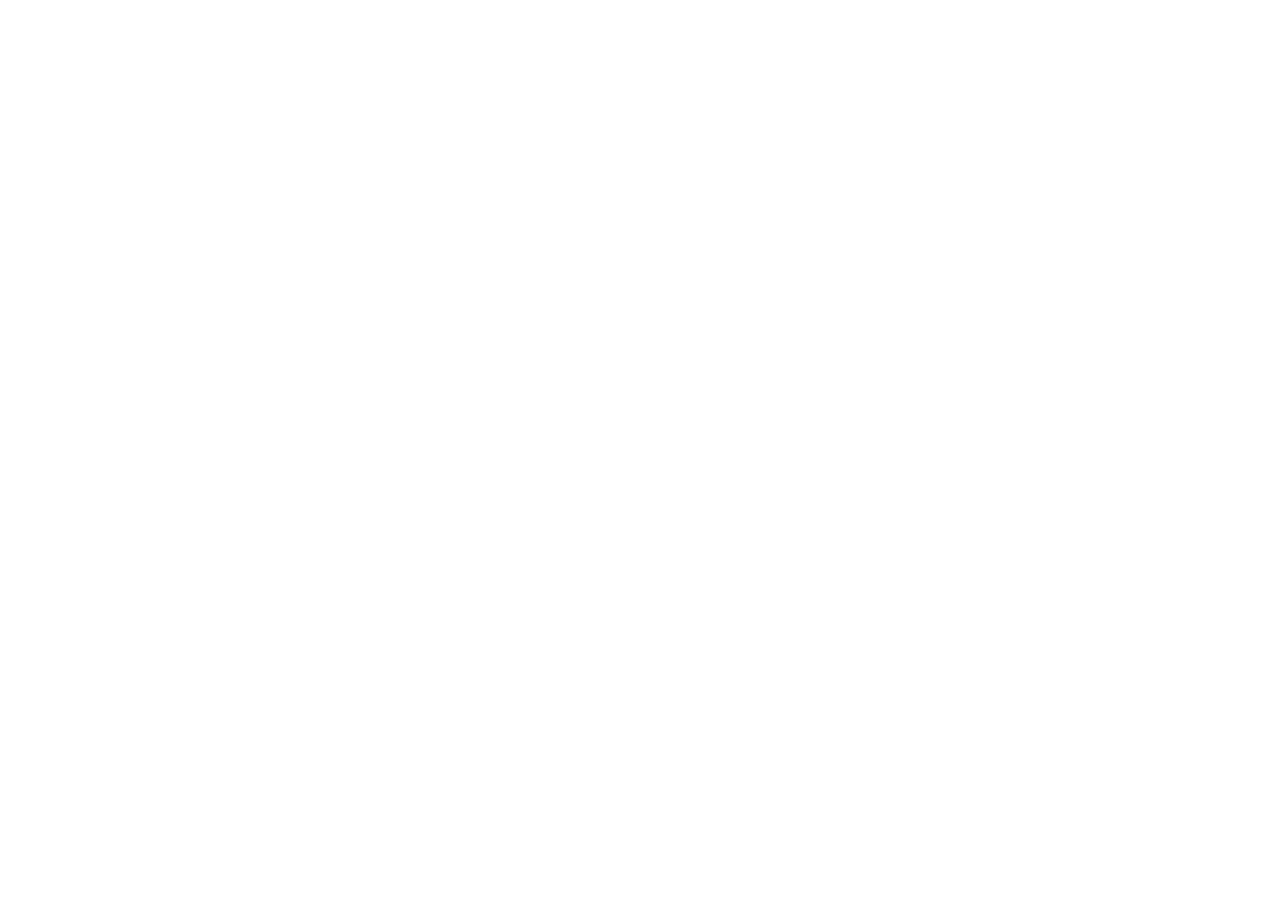
==== index.html @ 33d7eaa5 "first commit" ====
<!DOCTYPE html>
<html lang="en">
<head>
    <meta charset="UTF-8">
    <meta name="viewport" content="width=device-width, initial-scale=1.0">
    <title>ROHAN RESTRO</title>
    <link rel="stylesheet" href="./style.css">
</head>
<body>
    

</body>
</html>
---- style.css ----
*{
    padding: 0;
    margin: 0;
    box-sizing: border-box;
}
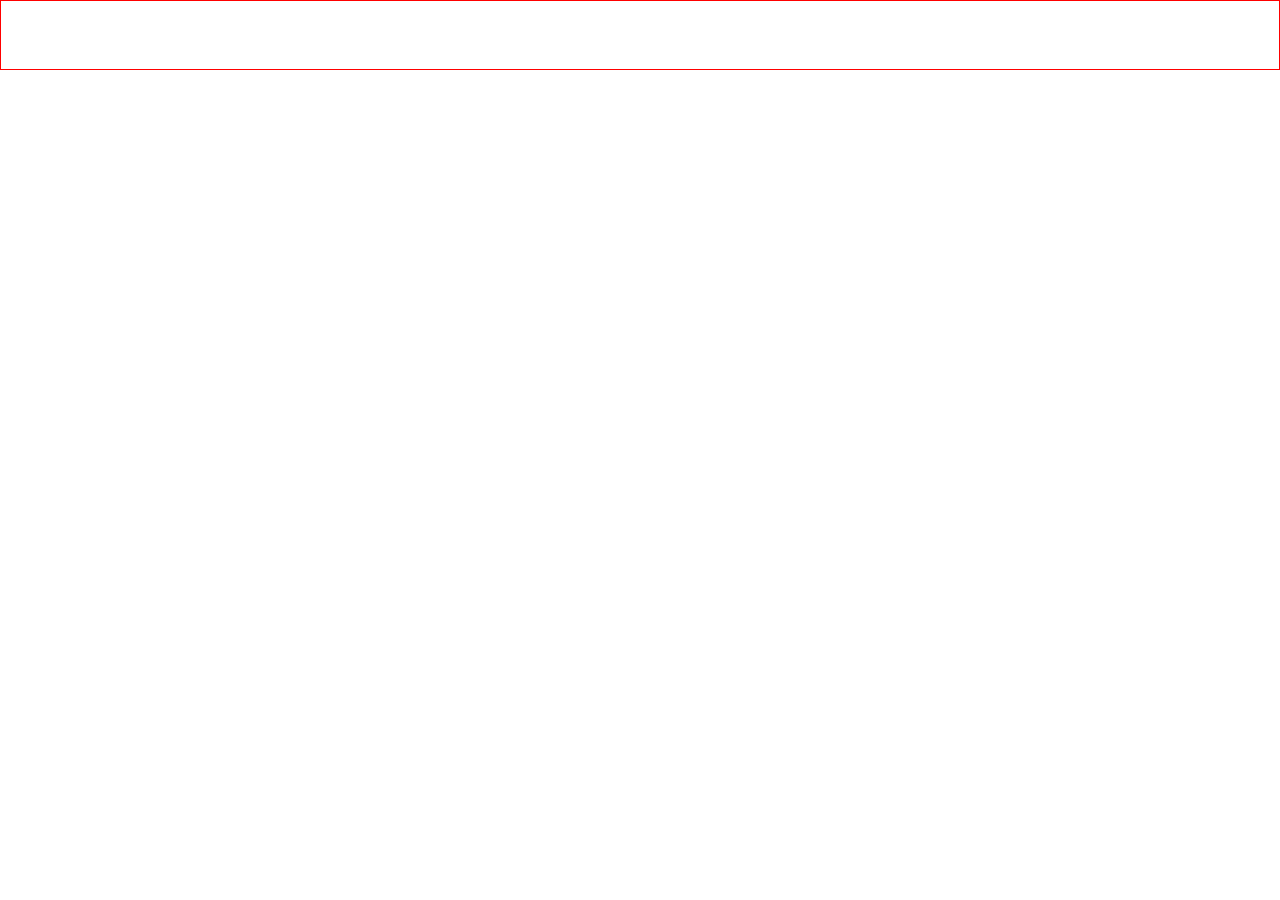
==== commit d11363e4: "add Navbar class abd Tag" ====
--- a/index.html
+++ b/index.html
@@ -7,7 +7,8 @@
     <link rel="stylesheet" href="./style.css">
 </head>
 <body>
-    
+    <nav class="Navbar">
 
+    </nav>
 </body>
 </html>
--- a/style.css
+++ b/style.css
@@ -1,6 +1,11 @@
-*{
-    padding: 0;
-    margin: 0;
-    box-sizing: border-box;
+* {
+  padding: 0;
+  margin: 0;
+  box-sizing: border-box;
 }
 
+.Navbar {
+  width: 100%;
+  height: 70px;
+  border: 1px solid red;
+}
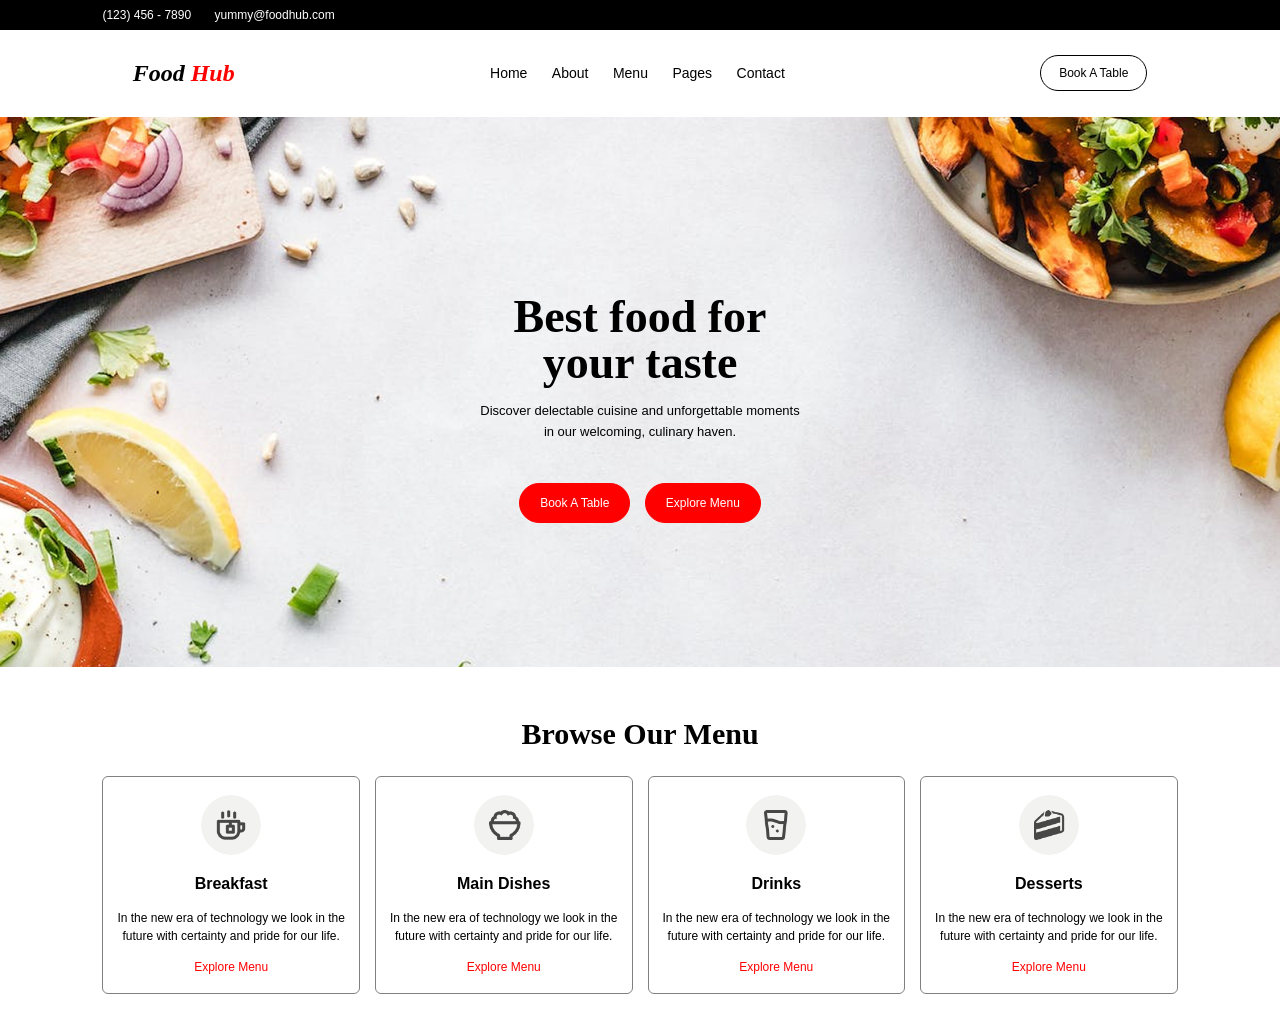
==== commit f67821c5: "add topbar, navbar , hero section and menu section" ====
--- a/index.html
+++ b/index.html
@@ -3,12 +3,90 @@
 <head>
     <meta charset="UTF-8">
     <meta name="viewport" content="width=device-width, initial-scale=1.0">
-    <title>ROHAN RESTRO</title>
-    <link rel="stylesheet" href="./style.css">
+    <title>FoodHub</title>
+    <link rel="stylesheet" href="style.css">
 </head>
 <body>
-    <nav class="Navbar">
 
+    <!-- Top bar -->
+    <div class="top-bar">
+        <span> (123) 456 - 7890</span>
+        <span> yummy@foodhub.com</span>
+    </div>
+
+    <!-- Navigation bar -->
+    <nav>
+        <h2> Food <span class="red">Hub</span></h2>
+
+        <div class="nav-links">
+            <a>Home</a>
+            <a>About</a>
+            <a>Menu</a>
+            <a>Pages</a>
+            <a>Contact</a>
+        </div>
+
+        <button class="book-btn">Book A Table</button>
     </nav>
+
+    <!-- Hero section -->
+    <section class="hero">
+
+        <img src="./assets/image 110.png" alt="Fresh food arranged on a table">
+
+        <div class="hero-content">
+            <h1>Best food for<br>your taste</h1>
+
+            <p>
+                Discover delectable cuisine and unforgettable moments
+                <br>in our welcoming, culinary haven.
+            </p>
+
+            <div class="buttons">
+                <button class="red-btn">Book A Table</button>
+                <button class="red-btn">Explore Menu</button>
+            </div>
+        </div>
+    </section>
+
+    <!-- Menu section -->
+    <section class="menu">
+        <h2>Browse Our Menu</h2>
+
+        <div class="menu-container">
+
+            <div class="menu-card">
+                <img src="./assets/icon (3).png" alt="Breakfast food">
+                <h3>Breakfast</h3>
+                <p>In the new era of technology we look in the future with certainty and pride for our life.</p>
+                <button>Explore Menu</button>
+            </div>
+
+            <div class="menu-card">
+                <img src="./assets/icon.png" alt="Main dishes">
+                <h3>Main Dishes</h3>
+                <p>In the new era of technology we look in the future with certainty and pride for our life.</p>
+                <button>Explore Menu</button>
+            </div>
+
+            <div class="menu-card">
+                <img src="./assets/icon (1).png" alt="Drinks in a glass">
+                <h3>Drinks</h3>
+                <p>In the new era of technology we look in the future with certainty and pride for our life.</p>
+                <button>Explore Menu</button>
+            </div>
+
+            <div class="menu-card">
+                <img src="./assets/icon (2).png" alt="Dessert cake">
+                <h3>Desserts</h3>
+                <p>In the new era of technology we look in the future with certainty and pride for our life.</p>
+                <button>Explore Menu</button>
+            </div>
+
+        </div>
+    </section>
+
 </body>
-</html>+</html>
+
+    
--- a/style.css
+++ b/style.css
@@ -1,11 +1,193 @@
-* {
-  padding: 0;
-  margin: 0;
-  box-sizing: border-box;
+body {
+    margin: 0;
+    font-family: Arial, sans-serif;
+    color: black;
 }
 
-.Navbar {
-  width: 100%;
-  height: 70px;
-  border: 1px solid red;
+/* Top bar */
+.top-bar {
+    background-color: black;
+    color: white;
+    padding: 8px 8%;
+    font-size: 12px;
 }
+
+.top-bar span {
+    margin-right: 20px;
+}
+
+/* Navigation */
+nav {
+    display: flex;
+    justify-content: space-around;
+    align-items: center;
+    padding: 10px;
+    background-color: white;
+}
+
+nav h2 {
+    font-family: Georgia, 'Times New Roman', Times, serif;
+    font-style: italic;
+    color: black;
+}
+
+.red{
+    color: red;
+}
+
+.nav-links a {
+    color: black;
+    margin: 0 10px;
+    font-size: 14px;
+}
+
+button {
+    cursor: pointer;
+}
+
+.book-btn {
+    color: black;
+    background-color: white;
+    border: 1px solid black;
+    border-radius: 20px;
+    padding: 10px 18px;
+    font-size: 12px;
+}
+
+/* Hero section */
+.hero {
+    height: 550px;
+    position: relative;
+    overflow: hidden;
+    display: flex;
+    justify-content: center;
+    align-items: center;
+    
+}
+
+.hero img {
+    width: 100%;
+    /* height: 900px; */
+    object-fit: cover;
+    position: absolute;
+    
+}
+
+.hero-content {
+    position: relative;
+    text-align: center;
+    padding: 15px;
+}
+
+.hero h1 {
+    font-family:Georgia, 'Times New Roman', Times, serif;
+    font-size: 46px;
+    line-height: 1;
+    margin-bottom: 15px;
+    color: black;
+}
+
+.hero p {
+    font-size: 13px;
+    line-height: 1.6;
+}
+
+.buttons {
+    margin-top: 35px;
+}
+
+.buttons button {
+    border-radius: 25px;
+    padding: 12px 20px;
+    margin: 5px;
+    font-size: 12px;
+}
+
+.red-btn {
+    background-color: red;
+    color: white;
+    border: 1px solid red;
+}
+
+.white-btn {
+    background-color: white;
+    color: black;
+    border: 1px solid black;
+}
+
+/* Menu section */
+.menu {
+    text-align: center;
+    padding: 25px 8%;
+}
+
+.menu h2 {
+    font-family: Georgia, 'Times New Roman', Times, serif;
+    font-size: 30px;
+    color: black;
+    margin-bottom: 25px;
+}
+
+.menu-container {
+    display: flex;
+    justify-content: center;
+    gap: 15px;
+}
+
+.menu-card {
+    width: 25%;
+    padding: 18px 12px;
+    border: 1px solid gray;
+    border-radius: 6px;
+    box-sizing: border-box;
+}
+
+.menu-card img {
+    width: 60px;
+    height: 60px;
+    border-radius: 50%;
+    object-fit: cover;
+}
+
+.menu-card h3 {
+    font-size: 16px;
+}
+
+.menu-card p {
+    font-size: 12px;
+    line-height: 1.5;
+}
+
+.menu-card button {
+    background-color: white;
+    color: red;
+    border: none;
+    font-size: 12px;
+}
+
+/* Mobile view */
+@media (max-width: 600px) {
+    nav {
+        flex-direction: column;
+    }
+
+    .nav-links {
+        margin: 10px 0;
+    }
+
+    .nav-links a {
+        margin: 5px;
+    }
+
+    .hero h1 {
+        font-size: 36px;
+    }
+
+    .menu-container {
+        flex-wrap: wrap;
+    }
+
+    .menu-card {
+        width: 45%;
+    }
+}
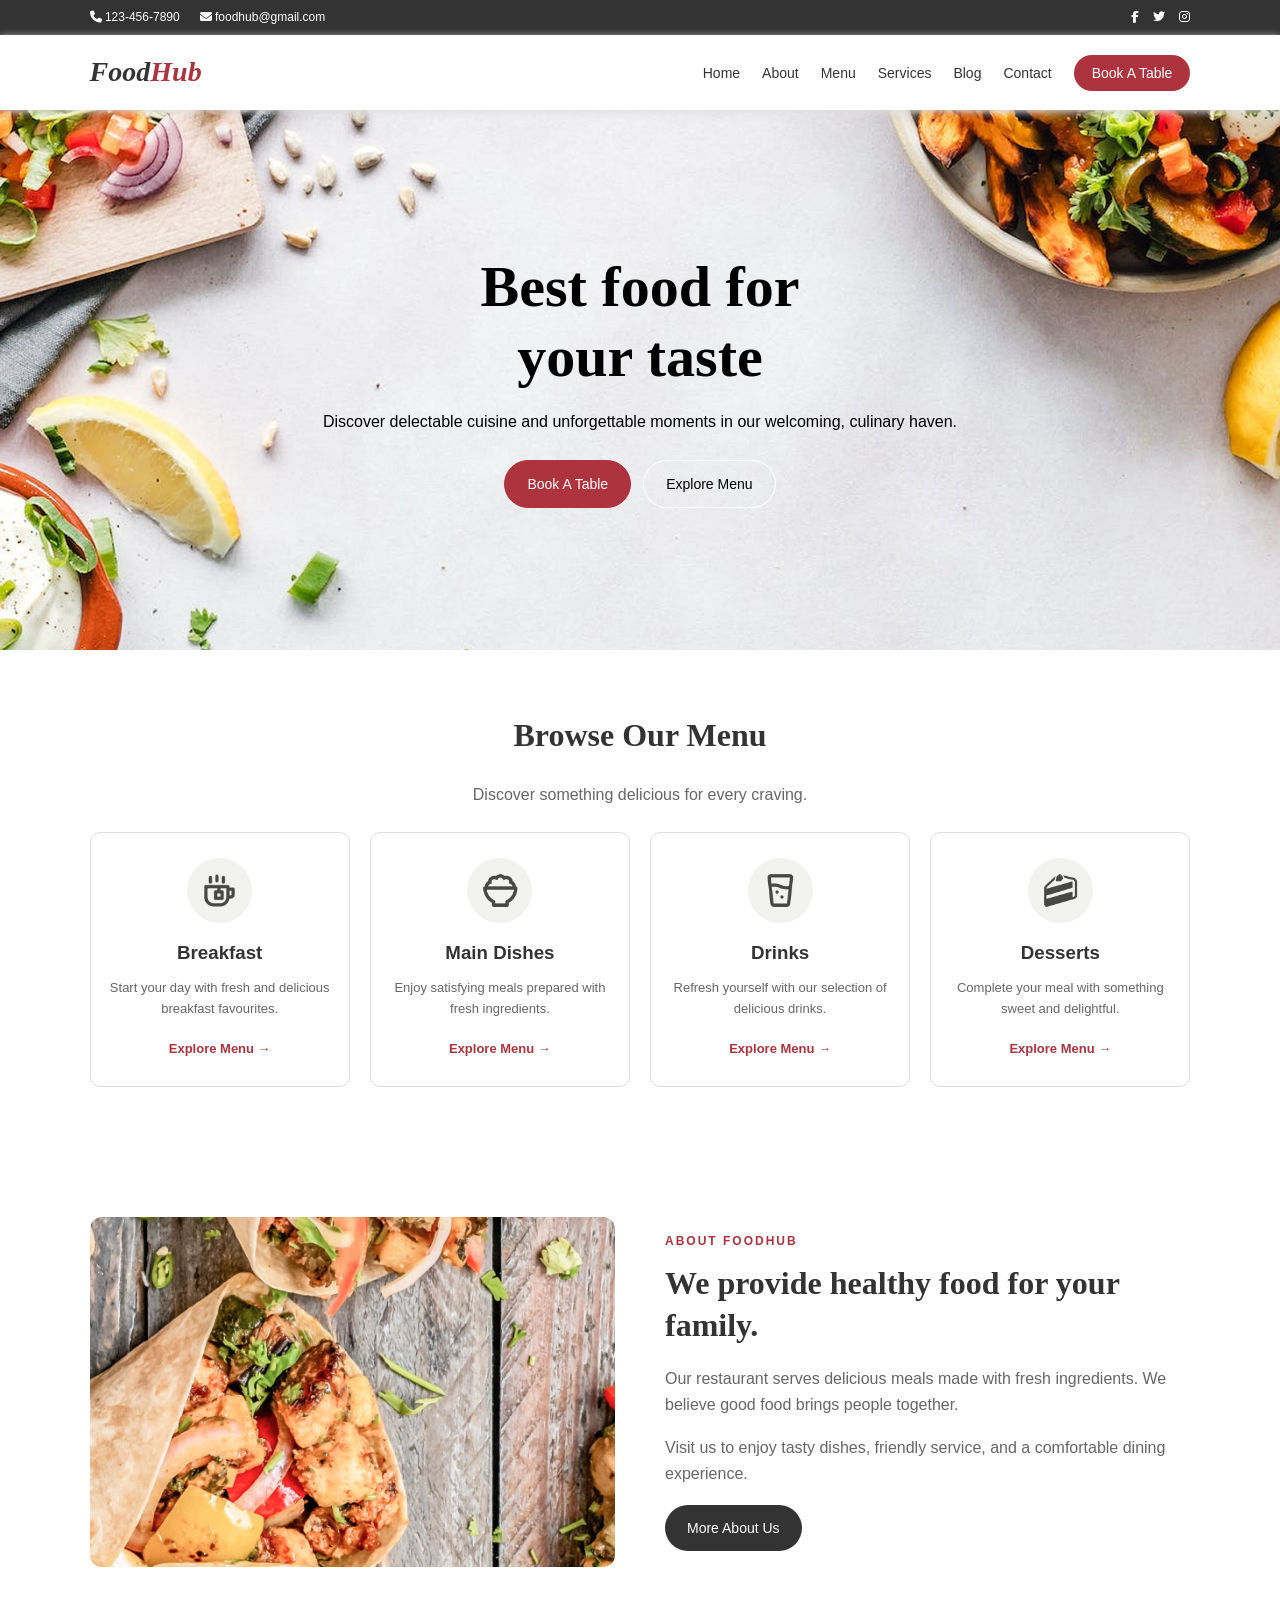
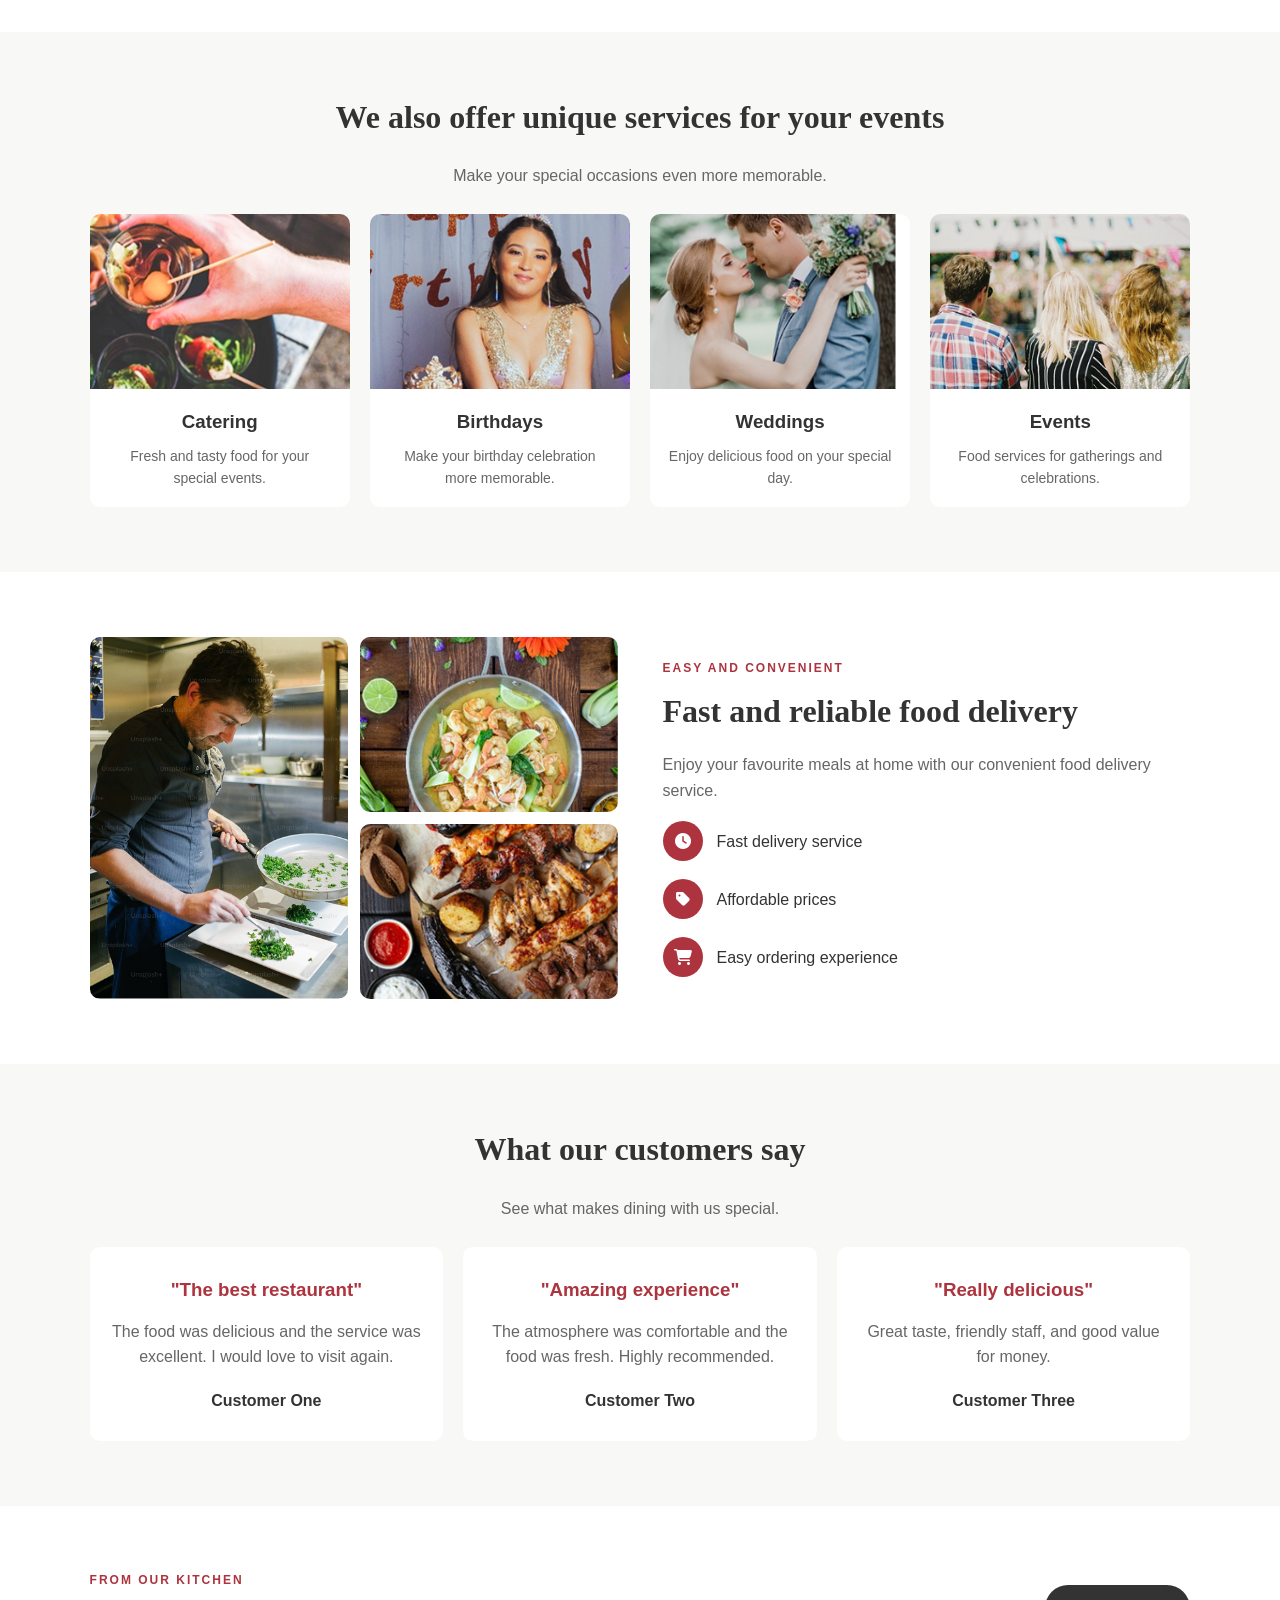
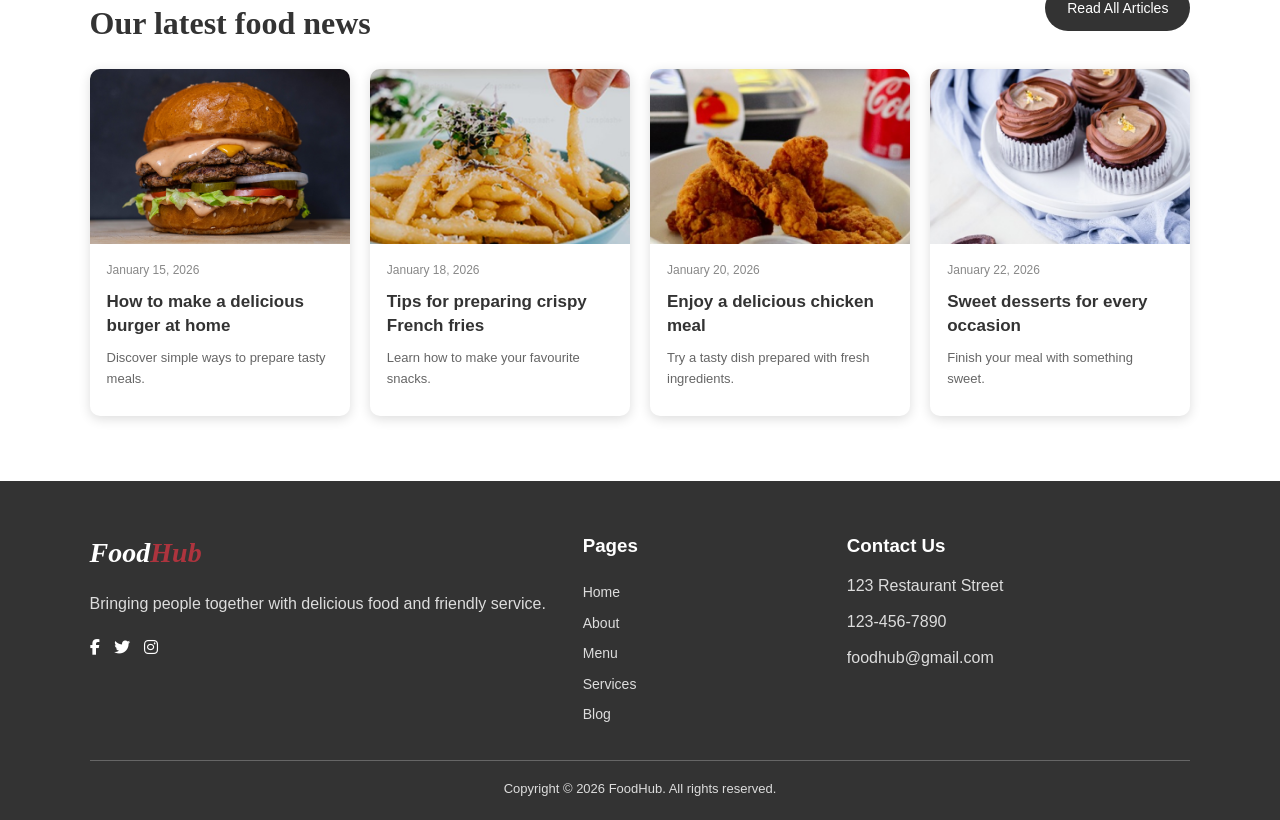
==== commit 5e28a031: "complete homepage" ====
--- a/index.html
+++ b/index.html
@@ -1,92 +1,313 @@
+
 <!DOCTYPE html>
 <html lang="en">
 <head>
     <meta charset="UTF-8">
     <meta name="viewport" content="width=device-width, initial-scale=1.0">
-    <title>FoodHub</title>
+    <title>FoodHub Restaurant</title>
+
     <link rel="stylesheet" href="style.css">
+    <link rel="stylesheet" href="https://cdnjs.cloudflare.com/ajax/libs/font-awesome/6.5.0/css/all.min.css">
 </head>
 <body>
 
     <!-- Top bar -->
     <div class="top-bar">
-        <span> (123) 456 - 7890</span>
-        <span> yummy@foodhub.com</span>
+        <div class="contact-info">
+            <span><i class="fa-solid fa-phone"></i> 123-456-7890</span>
+            <span><i class="fa-solid fa-envelope"></i> foodhub@gmail.com</span>
+        </div>
+
+        <div class="social-icons">
+            <a href="#" aria-label="Facebook"><i class="fa-brands fa-facebook-f"></i></a>
+            <a href="#" aria-label="Twitter"><i class="fa-brands fa-twitter"></i></a>
+            <a href="#" aria-label="Instagram"><i class="fa-brands fa-instagram"></i></a>
+        </div>
     </div>
 
-    <!-- Navigation bar -->
-    <nav>
-        <h2> Food <span class="red">Hub</span></h2>
-
-        <div class="nav-links">
-            <a>Home</a>
-            <a>About</a>
-            <a>Menu</a>
-            <a>Pages</a>
-            <a>Contact</a>
-        </div>
-
-        <button class="book-btn">Book A Table</button>
-    </nav>
+    <!-- Navigation -->
+    <header>
+        <nav class="navbar">
+            <a href="#home" class="logo">Food<span>Hub</span></a>
+
+            <input type="checkbox" id="menu-toggle">
+            <label for="menu-toggle" class="menu-icon" aria-label="Toggle navigation">
+                <i class="fa-solid fa-bars"></i>
+            </label>
+
+            <ul class="nav-links">
+                <li><a href="#home">Home</a></li>
+                <li><a href="#about">About</a></li>
+                <li><a href="#menu">Menu</a></li>
+                <li><a href="#services">Services</a></li>
+                <li><a href="#blog">Blog</a></li>
+                <li><a href="#contact">Contact</a></li>
+                <li><a href="#contact" class="nav-book">Book A Table</a></li>
+            </ul>
+        </nav>
+    </header>
 
     <!-- Hero section -->
-    <section class="hero">
-
-        <img src="./assets/image 110.png" alt="Fresh food arranged on a table">
+    <section class="hero" id="home">
+        <img src="./assets/image 110.png" alt="Fresh food" class="hero-image">
 
         <div class="hero-content">
             <h1>Best food for<br>your taste</h1>
-
             <p>
                 Discover delectable cuisine and unforgettable moments
-                <br>in our welcoming, culinary haven.
+                in our welcoming, culinary haven.
             </p>
 
             <div class="buttons">
-                <button class="red-btn">Book A Table</button>
-                <button class="red-btn">Explore Menu</button>
+                <a href="#contact" class="red-btn">Book A Table</a>
+                <a href="#menu" class="outline-btn">Explore Menu</a>
             </div>
         </div>
     </section>
 
     <!-- Menu section -->
-    <section class="menu">
+    <section class="menu section" id="menu">
         <h2>Browse Our Menu</h2>
-
-        <div class="menu-container">
-
-            <div class="menu-card">
-                <img src="./assets/icon (3).png" alt="Breakfast food">
+        <p class="section-intro">Discover something delicious for every craving.</p>
+
+        <div class="menu-container horizontal-scroll">
+            <article class="menu-card">
+                <img src="./assets/icon (3).png" alt="Breakfast">
                 <h3>Breakfast</h3>
-                <p>In the new era of technology we look in the future with certainty and pride for our life.</p>
-                <button>Explore Menu</button>
-            </div>
-
-            <div class="menu-card">
+                <p>Start your day with fresh and delicious breakfast favourites.</p>
+                <a href="#contact">Explore Menu →</a>
+            </article>
+
+            <article class="menu-card">
                 <img src="./assets/icon.png" alt="Main dishes">
                 <h3>Main Dishes</h3>
-                <p>In the new era of technology we look in the future with certainty and pride for our life.</p>
-                <button>Explore Menu</button>
-            </div>
-
-            <div class="menu-card">
-                <img src="./assets/icon (1).png" alt="Drinks in a glass">
+                <p>Enjoy satisfying meals prepared with fresh ingredients.</p>
+                <a href="#contact">Explore Menu →</a>
+            </article>
+
+            <article class="menu-card">
+                <img src="./assets/icon (1).png" alt="Drinks">
                 <h3>Drinks</h3>
-                <p>In the new era of technology we look in the future with certainty and pride for our life.</p>
-                <button>Explore Menu</button>
-            </div>
-
-            <div class="menu-card">
-                <img src="./assets/icon (2).png" alt="Dessert cake">
+                <p>Refresh yourself with our selection of delicious drinks.</p>
+                <a href="#contact">Explore Menu →</a>
+            </article>
+
+            <article class="menu-card">
+                <img src="./assets/icon (2).png" alt="Desserts">
                 <h3>Desserts</h3>
-                <p>In the new era of technology we look in the future with certainty and pride for our life.</p>
-                <button>Explore Menu</button>
-            </div>
-
-        </div>
-    </section>
+                <p>Complete your meal with something sweet and delightful.</p>
+                <a href="#contact">Explore Menu →</a>
+            </article>
+        </div>
+    </section>
+
+    <!-- About section -->
+    <section class="about section" id="about">
+        <div class="about-image">
+            <img src="./assets/about-food.png" alt="Fresh restaurant food">
+        </div>
+
+        <div class="about-content">
+            <span class="eyebrow">ABOUT FOODHUB</span>
+            <h2>We provide healthy food for your family.</h2>
+
+            <p>
+                Our restaurant serves delicious meals made with fresh
+                ingredients. We believe good food brings people together.
+            </p>
+
+            <p>
+                Visit us to enjoy tasty dishes, friendly service,
+                and a comfortable dining experience.
+            </p>
+
+            <a href="#contact" class="dark-btn">More About Us</a>
+        </div>
+    </section>
+
+    <!-- Services section -->
+    <section class="services section" id="services">
+        <h2>We also offer unique services for your events</h2>
+        <p class="section-intro">Make your special occasions even more memorable.</p>
+
+        <div class="service-container horizontal-scroll">
+            <article class="service-card">
+                <img src="./assets/caterings.png" alt="Catering service">
+                <div class="card-content">
+                    <h3>Catering</h3>
+                    <p>Fresh and tasty food for your special events.</p>
+                </div>
+            </article>
+
+            <article class="service-card">
+                <img src="./assets/birthday.png" alt="Birthday celebration">
+                <div class="card-content">
+                    <h3>Birthdays</h3>
+                    <p>Make your birthday celebration more memorable.</p>
+                </div>
+            </article>
+
+            <article class="service-card">
+                <img src="./assets/wedding.png" alt="Wedding celebration">
+                <div class="card-content">
+                    <h3>Weddings</h3>
+                    <p>Enjoy delicious food on your special day.</p>
+                </div>
+            </article>
+
+            <article class="service-card">
+                <img src="./assets/event.png" alt="Special event">
+                <div class="card-content">
+                    <h3>Events</h3>
+                    <p>Food services for gatherings and celebrations.</p>
+                </div>
+            </article>
+        </div>
+    </section>
+
+    <!-- Delivery section -->
+    <section class="delivery section">
+        <div class="delivery-images">
+            <img src="./assets/chef.png" alt="Chef preparing food">
+            <img src="./assets/healthy-food.png" alt="Healthy meal">
+            <img src="./assets/grilled-food.png" alt="Grilled food">
+        </div>
+
+        <div class="delivery-content">
+            <span class="eyebrow">EASY AND CONVENIENT</span>
+            <h2>Fast and reliable food delivery</h2>
+            <p>
+                Enjoy your favourite meals at home with our convenient
+                food delivery service.
+            </p>
+
+            <div class="delivery-feature">
+                <i class="fa-solid fa-clock"></i>
+                <span>Fast delivery service</span>
+            </div>
+
+            <div class="delivery-feature">
+                <i class="fa-solid fa-tag"></i>
+                <span>Affordable prices</span>
+            </div>
+
+            <div class="delivery-feature">
+                <i class="fa-solid fa-cart-shopping"></i>
+                <span>Easy ordering experience</span>
+            </div>
+        </div>
+    </section>
+
+    <!-- Reviews section -->
+    <section class="reviews section">
+        <h2>What our customers say</h2>
+        <p class="section-intro">See what makes dining with us special.</p>
+
+        <div class="review-container horizontal-scroll">
+            <article class="review-card">
+                <h3>"The best restaurant"</h3>
+                <p>The food was delicious and the service was excellent. I would love to visit again.</p>
+                <h4>Customer One</h4>
+            </article>
+
+            <article class="review-card">
+                <h3>"Amazing experience"</h3>
+                <p>The atmosphere was comfortable and the food was fresh. Highly recommended.</p>
+                <h4>Customer Two</h4>
+            </article>
+
+            <article class="review-card">
+                <h3>"Really delicious"</h3>
+                <p>Great taste, friendly staff, and good value for money.</p>
+                <h4>Customer Three</h4>
+            </article>
+        </div>
+    </section>
+
+    <!-- Blog section -->
+    <section class="blog section" id="blog">
+        <div class="blog-heading">
+            <div>
+                <span class="eyebrow">FROM OUR KITCHEN</span>
+                <h2>Our latest food news</h2>
+            </div>
+            <a href="#blog" class="dark-btn">Read All Articles</a>
+        </div>
+
+        <div class="blog-container horizontal-scroll">
+            <article class="blog-card">
+                <img src="./assets/burger.png" alt="Fresh burger">
+                <div class="blog-text">
+                    <p class="blog-date">January 15, 2026</p>
+                    <h3>How to make a delicious burger at home</h3>
+                    <p>Discover simple ways to prepare tasty meals.</p>
+                </div>
+            </article>
+
+            <article class="blog-card">
+                <img src="./assets/fries.png" alt="Crispy French fries">
+                <div class="blog-text">
+                    <p class="blog-date">January 18, 2026</p>
+                    <h3>Tips for preparing crispy French fries</h3>
+                    <p>Learn how to make your favourite snacks.</p>
+                </div>
+            </article>
+
+            <article class="blog-card">
+                <img src="./assets/chicken.png" alt="Chicken dish">
+                <div class="blog-text">
+                    <p class="blog-date">January 20, 2026</p>
+                    <h3>Enjoy a delicious chicken meal</h3>
+                    <p>Try a tasty dish prepared with fresh ingredients.</p>
+                </div>
+            </article>
+
+            <article class="blog-card">
+                <img src="./assets/cake.png" alt="Delicious cake">
+                <div class="blog-text">
+                    <p class="blog-date">January 22, 2026</p>
+                    <h3>Sweet desserts for every occasion</h3>
+                    <p>Finish your meal with something sweet.</p>
+                </div>
+            </article>
+        </div>
+    </section>
+
+    <!-- Footer -->
+    <footer id="contact">
+        <div class="footer-container">
+            <div class="footer-about">
+                <a href="#home" class="logo">Food<span>Hub</span></a>
+                <p>Bringing people together with delicious food and friendly service.</p>
+
+                <div class="footer-social">
+                    <a href="#" aria-label="Facebook"><i class="fa-brands fa-facebook-f"></i></a>
+                    <a href="#" aria-label="Twitter"><i class="fa-brands fa-twitter"></i></a>
+                    <a href="#" aria-label="Instagram"><i class="fa-brands fa-instagram"></i></a>
+                </div>
+            </div>
+
+            <div class="footer-links">
+                <h3>Pages</h3>
+                <a href="#home">Home</a>
+                <a href="#about">About</a>
+                <a href="#menu">Menu</a>
+                <a href="#services">Services</a>
+                <a href="#blog">Blog</a>
+            </div>
+
+            <div class="footer-contact">
+                <h3>Contact Us</h3>
+                <p>123 Restaurant Street</p>
+                <p>123-456-7890</p>
+                <p>foodhub@gmail.com</p>
+            </div>
+        </div>
+
+        <div class="copyright">
+            <p>Copyright &copy; 2026 FoodHub. All rights reserved.</p>
+        </div>
+    </footer>
 
 </body>
 </html>
-
-    
--- a/style.css
+++ b/style.css
@@ -1,193 +1,898 @@
+
+/* Basic styles */
+* {
+    margin: 0;
+    padding: 0;
+    box-sizing: border-box;
+}
+
+html {
+    scroll-behavior: smooth;
+    scroll-padding-top: 80px;
+}
+
 body {
-    margin: 0;
     font-family: Arial, sans-serif;
-    color: black;
+    color: #333;
+    line-height: 1.6;
+    overflow-x: hidden;
+}
+
+img {
+    display: block;
+    max-width: 100%;
+    object-fit: cover;
+}
+
+a {
+    text-decoration: none;
+    cursor: pointer;
+}
+
+button {
+    cursor: pointer;
 }
 
 /* Top bar */
 .top-bar {
-    background-color: black;
-    color: white;
-    padding: 8px 8%;
+    background: #333;
+    color: white;
+    padding: 8px 7%;
+    display: flex;
+    justify-content: space-between;
+    align-items: center;
+    gap: 12px;
     font-size: 12px;
 }
 
-.top-bar span {
-    margin-right: 20px;
+.contact-info {
+    display: flex;
+    gap: 20px;
+}
+
+.social-icons,
+.footer-social {
+    display: flex;
+    gap: 14px;
+}
+
+.social-icons a,
+.footer-social a {
+    color: white;
+    transition: color 0.3s;
+}
+
+.social-icons a:hover,
+.footer-social a:hover {
+    color: #ad343e;
 }
 
 /* Navigation */
-nav {
-    display: flex;
-    justify-content: space-around;
-    align-items: center;
-    padding: 10px;
-    background-color: white;
-}
-
-nav h2 {
-    font-family: Georgia, 'Times New Roman', Times, serif;
+header {
+    background: white;
+    box-shadow: 0 2px 8px #ddd;
+    position: sticky;
+    top: 0;
+    z-index: 10;
+}
+
+.navbar {
+    min-height: 75px;
+    padding: 12px 7%;
+    display: flex;
+    align-items: center;
+    justify-content: space-between;
+    flex-wrap: wrap;
+}
+
+.logo {
+    font-family: Georgia, "Times New Roman", serif;
+    font-size: 28px;
+    font-weight: bold;
     font-style: italic;
-    color: black;
-}
-
-.red{
-    color: red;
+    color: #333;
+}
+
+.logo span {
+    color: #ad343e;
+}
+
+.nav-links {
+    display: flex;
+    align-items: center;
+    gap: 22px;
+    list-style: none;
 }
 
 .nav-links a {
-    color: black;
-    margin: 0 10px;
+    color: #333;
     font-size: 14px;
-}
-
-button {
-    cursor: pointer;
-}
-
-.book-btn {
-    color: black;
-    background-color: white;
-    border: 1px solid black;
-    border-radius: 20px;
+    transition: color 0.3s;
+}
+
+.nav-links a:hover {
+    color: #ad343e;
+}
+
+.nav-links .nav-book {
+    background: #ad343e;
+    color: white;
     padding: 10px 18px;
-    font-size: 12px;
+    border-radius: 25px;
+    transition: background 0.3s;
+}
+
+.nav-links .nav-book:hover {
+    background: #84242d;
+    color: white;
+}
+
+#menu-toggle,
+.menu-icon {
+    display: none;
 }
 
 /* Hero section */
 .hero {
-    height: 550px;
+    min-height: 540px;
+    padding: 40px 20px;
+    display: flex;
+    align-items: center;
+    justify-content: center;
+    text-align: center;
     position: relative;
     overflow: hidden;
-    display: flex;
-    justify-content: center;
-    align-items: center;
-    
-}
-
-.hero img {
+}
+
+.hero-image {
+    position: absolute;
+    inset: 0;
     width: 100%;
-    /* height: 900px; */
+    height: 100%;
     object-fit: cover;
+    object-position: center;
+}
+
+.hero::before {
+    content: "";
     position: absolute;
-    
+    inset: 0;
+    background: rgba(0, 0, 0, 0.4);
 }
 
 .hero-content {
     position: relative;
+    z-index: 1;
+    width: 100%;
+    max-width: 700px;
+    color:black;
+}
+
+.hero-content h1 {
+    font-family: Georgia, "Times New Roman", serif;
+    font-size: 58px;
+    line-height: 1.2;
+    margin-bottom: 18px;
+}
+
+.hero-content p {
+    font-size: 16px;
+    margin-bottom: 25px;
+}
+
+.buttons {
+    display: flex;
+    justify-content: center;
+    align-items: center;
+    flex-wrap: wrap;
+    gap: 12px;
+}
+
+/* Buttons */
+.red-btn,
+.outline-btn,
+.dark-btn {
+    display: inline-block;
+    padding: 12px 22px;
+    border-radius: 25px;
+    font-size: 14px;
     text-align: center;
-    padding: 15px;
-}
-
-.hero h1 {
-    font-family:Georgia, 'Times New Roman', Times, serif;
-    font-size: 46px;
-    line-height: 1;
-    margin-bottom: 15px;
+    transition: all 0.3s ease;
+}
+
+.red-btn {
+    background: #ad343e;
+    color: white;
+    border: 1px solid #ad343e;
+}
+
+.red-btn:hover {
+    background: white;
+    color: #ad343e;
+    transform: translateY(-2px);
+}
+
+.outline-btn {
+    background: transparent;
     color: black;
-}
-
-.hero p {
-    font-size: 13px;
-    line-height: 1.6;
-}
-
-.buttons {
-    margin-top: 35px;
-}
-
-.buttons button {
-    border-radius: 25px;
-    padding: 12px 20px;
-    margin: 5px;
+    border: 1px solid white;
+}
+
+.outline-btn:hover {
+    background: #ad343e;
+    color: white;
+    transform: translateY(-2px);
+}
+
+.dark-btn {
+    background: #333;
+    color: white;
+}
+
+.dark-btn:hover {
+    background: #ad343e;
+    transform: translateY(-2px);
+}
+
+/* Common section styles */
+.section {
+    padding: 65px 7%;
+}
+
+.section h2 {
+    font-family: Georgia, "Times New Roman", serif;
+    line-height: 1.3;
+}
+
+.eyebrow {
+    display: block;
+    color: #ad343e;
     font-size: 12px;
-}
-
-.red-btn {
-    background-color: red;
-    color: white;
-    border: 1px solid red;
-}
-
-.white-btn {
-    background-color: white;
-    color: black;
-    border: 1px solid black;
+    font-weight: bold;
+    letter-spacing: 2px;
+    margin-bottom: 12px;
+}
+
+.section-intro {
+    color: #666;
+    margin-bottom: 25px;
+}
+
+.menu h2,
+.services h2,
+.reviews h2,
+.blog-heading h2 {
+    font-size: 32px;
+    margin-bottom: 25px;
 }
 
 /* Menu section */
 .menu {
     text-align: center;
-    padding: 25px 8%;
-}
-
-.menu h2 {
-    font-family: Georgia, 'Times New Roman', Times, serif;
-    font-size: 30px;
-    color: black;
+}
+
+.menu-container {
+    display: grid;
+    grid-template-columns: repeat(4, minmax(0, 1fr));
+    gap: 20px;
+}
+
+.menu-card {
+    padding: 25px 18px;
+    border: 1px solid #ddd;
+    border-radius: 10px;
+    background: white;
+    transition: transform 0.3s, box-shadow 0.3s;
+}
+
+.menu-card:hover {
+    transform: translateY(-6px);
+    box-shadow: 0 8px 20px #ddd;
+}
+
+.menu-card img {
+    width: 65px;
+    height: 65px;
+    object-fit: contain;
+    margin: 0 auto 15px;
+}
+
+.menu-card h3 {
+    margin-bottom: 10px;
+}
+
+.menu-card p {
+    color: #666;
+    font-size: 13px;
+    margin-bottom: 15px;
+}
+
+.menu-card a {
+    color: #ad343e;
+    font-size: 13px;
+    font-weight: bold;
+}
+
+/* About section */
+.about {
+    display: flex;
+    align-items: center;
+    gap: 50px;
+}
+
+.about-image,
+.about-content {
+    flex: 1;
+    min-width: 0;
+}
+
+.about-image img {
+    width: 100%;
+    height: 350px;
+    border-radius: 12px;
+}
+
+.about-content h2,
+.delivery-content h2 {
+    font-size: 32px;
+    margin-bottom: 20px;
+}
+
+.about-content p,
+.delivery-content p {
+    color: #666;
+    margin-bottom: 18px;
+}
+
+/* Services section */
+.services {
+    background: #f8f8f6;
+    text-align: center;
+}
+
+.service-container {
+    display: grid;
+    grid-template-columns: repeat(4, minmax(0, 1fr));
+    gap: 20px;
+}
+
+.service-card {
+    background: white;
+    border-radius: 10px;
+    overflow: hidden;
+    transition: transform 0.3s, box-shadow 0.3s;
+}
+
+.service-card:hover {
+    transform: translateY(-6px);
+    box-shadow: 0 8px 20px #ddd;
+}
+
+.service-card img {
+    width: 100%;
+    height: 175px;
+}
+
+.card-content {
+    padding: 18px;
+}
+
+.card-content h3 {
+    margin-bottom: 8px;
+}
+
+.card-content p {
+    color: #666;
+    font-size: 14px;
+}
+
+/* Delivery section */
+.delivery {
+    display: flex;
+    align-items: center;
+    gap: 45px;
+}
+
+.delivery-images,
+.delivery-content {
+    flex: 1;
+    min-width: 0;
+}
+
+.delivery-images {
+    display: grid;
+    grid-template-columns: 1fr 1fr;
+    gap: 12px;
+}
+
+.delivery-images img {
+    width: 100%;
+    height: 175px;
+    border-radius: 10px;
+}
+
+.delivery-images img:first-child {
+    grid-row: span 2;
+    height: 362px;
+}
+
+.delivery-feature {
+    display: flex;
+    align-items: center;
+    gap: 14px;
+    margin-top: 18px;
+}
+
+.delivery-feature i {
+    width: 40px;
+    height: 40px;
+    flex-shrink: 0;
+    display: flex;
+    align-items: center;
+    justify-content: center;
+    background: #ad343e;
+    color: white;
+    border-radius: 50%;
+}
+
+/* Customer reviews */
+.reviews {
+    background: #f8f8f6;
+    text-align: center;
+}
+
+.review-container {
+    display: grid;
+    grid-template-columns: repeat(3, minmax(0, 1fr));
+    gap: 20px;
+}
+
+.review-card {
+    padding: 28px 22px;
+    background: white;
+    border-radius: 10px;
+    transition: transform 0.3s, box-shadow 0.3s;
+}
+
+.review-card:hover {
+    transform: translateY(-5px);
+    box-shadow: 0 8px 20px #ddd;
+}
+
+.review-card h3 {
+    color: #ad343e;
+    margin-bottom: 14px;
+}
+
+.review-card p {
+    color: #666;
+    margin-bottom: 18px;
+}
+
+/* Blog section */
+.blog-heading {
+    display: flex;
+    justify-content: space-between;
+    align-items: center;
+    gap: 20px;
     margin-bottom: 25px;
 }
 
-.menu-container {
-    display: flex;
-    justify-content: center;
-    gap: 15px;
-}
-
-.menu-card {
-    width: 25%;
-    padding: 18px 12px;
-    border: 1px solid gray;
-    border-radius: 6px;
-    box-sizing: border-box;
-}
-
-.menu-card img {
-    width: 60px;
-    height: 60px;
-    border-radius: 50%;
-    object-fit: cover;
-}
-
-.menu-card h3 {
-    font-size: 16px;
-}
-
-.menu-card p {
+.blog-heading h2 {
+    margin-bottom: 0;
+}
+
+.blog-container {
+    display: grid;
+    grid-template-columns: repeat(4, minmax(0, 1fr));
+    gap: 20px;
+}
+
+.blog-card {
+    min-width: 0;
+    background: white;
+    border-radius: 10px;
+    overflow: hidden;
+    box-shadow: 0 3px 12px #ddd;
+    transition: transform 0.3s, box-shadow 0.3s;
+}
+
+.blog-card:hover {
+    transform: translateY(-5px);
+    box-shadow: 0 8px 20px #ccc;
+}
+
+.blog-card img {
+    width: 100%;
+    height: 175px;
+}
+
+.blog-text {
+    padding: 17px;
+}
+
+.blog-text p {
+    color: #666;
+    font-size: 13px;
+    margin-bottom: 10px;
+}
+
+.blog-text .blog-date {
+    color: #888;
     font-size: 12px;
-    line-height: 1.5;
-}
-
-.menu-card button {
-    background-color: white;
-    color: red;
-    border: none;
-    font-size: 12px;
+}
+
+.blog-text h3 {
+    font-size: 17px;
+    line-height: 1.4;
+    margin-bottom: 10px;
+}
+
+/* Footer */
+footer {
+    background: #333;
+    color: white;
+    padding: 50px 7% 20px;
+}
+
+.footer-container {
+    display: grid;
+    grid-template-columns: 2fr 1fr 1.5fr;
+    gap: 35px;
+    margin-bottom: 35px;
+}
+
+.footer-about .logo {
+    display: inline-block;
+    color: white;
+    margin-bottom: 15px;
+}
+
+.footer-about p,
+.footer-contact p {
+    color: #ddd;
+    margin-bottom: 10px;
+}
+
+.footer-social {
+    margin-top: 18px;
+}
+
+.footer-links {
+    display: flex;
+    flex-direction: column;
+    align-items: flex-start;
+    gap: 8px;
+}
+
+.footer-links h3,
+.footer-contact h3 {
+    margin-bottom: 12px;
+}
+
+.footer-links a {
+    color: #ddd;
+    font-size: 14px;
+    transition: color 0.3s;
+}
+
+.footer-links a:hover {
+    color: #ad343e;
+}
+
+.copyright {
+    border-top: 1px solid #666;
+    padding-top: 18px;
+    text-align: center;
+    color: #ddd;
+    font-size: 13px;
+}
+
+/* Tablet view */
+@media (max-width: 1000px) {
+    .section {
+        padding: 50px 5%;
+    }
+
+    .navbar {
+        padding: 12px 5%;
+    }
+
+    .nav-links {
+        gap: 12px;
+    }
+
+    .nav-links a {
+        font-size: 12px;
+    }
+
+    .menu-container,
+    .service-container,
+    .blog-container {
+        grid-template-columns: repeat(2, minmax(0, 1fr));
+    }
+
+    .hero-content h1 {
+        font-size: 48px;
+    }
+
+    .about,
+    .delivery {
+        gap: 25px;
+    }
+
+    .about-content h2,
+    .delivery-content h2 {
+        font-size: 27px;
+    }
+
+    .footer-container {
+        gap: 25px;
+    }
 }
 
 /* Mobile view */
-@media (max-width: 600px) {
-    nav {
+@media (max-width: 700px) {
+    .section {
+        padding: 35px 18px;
+    }
+
+    .section h2,
+    .menu h2,
+    .services h2,
+    .reviews h2,
+    .blog-heading h2 {
+        font-size: 25px;
+        line-height: 1.3;
+    }
+
+    .section-intro {
+        font-size: 14px;
+    }
+
+    /* Top bar */
+    .top-bar {
+        padding: 8px 12px;
+        font-size: 10px;
+        gap: 5px;
+    }
+
+    .contact-info {
         flex-direction: column;
+        gap: 3px;
+    }
+
+    .social-icons {
+        gap: 10px;
+        flex-shrink: 0;
+    }
+
+    /* Mobile hamburger menu */
+    .navbar {
+        min-height: 65px;
+        padding: 12px 18px;
+    }
+
+    .logo {
+        font-size: 25px;
+    }
+
+    .menu-icon {
+        display: block;
+        font-size: 23px;
+        cursor: pointer;
     }
 
     .nav-links {
-        margin: 10px 0;
-    }
-
-    .nav-links a {
-        margin: 5px;
-    }
-
-    .hero h1 {
-        font-size: 36px;
-    }
-
-    .menu-container {
-        flex-wrap: wrap;
-    }
-
+        display: flex;
+        flex-direction: column;
+        align-items: stretch;
+        gap: 0;
+        width: 100%;
+        max-height: 0;
+        overflow: hidden;
+        padding-top: 0;
+        opacity: 0;
+        transition: max-height 0.4s ease, opacity 0.3s ease;
+    }
+
+    #menu-toggle:checked ~ .nav-links {
+        max-height: 400px;
+        padding-top: 12px;
+        opacity: 1;
+    }
+
+    .nav-links li {
+        padding: 12px 0;
+        border-top: 1px solid #eee;
+    }
+
+    .nav-links .nav-book {
+        display: inline-block;
+        text-align: center;
+    }
+
+    /* Hero */
+    .hero {
+        min-height: 400px;
+        padding: 30px 18px;
+    }
+
+    .hero-content h1 {
+        font-size: 34px;
+        margin-bottom: 15px;
+    }
+
+    .hero-content p {
+        font-size: 14px;
+        line-height: 1.6;
+    }
+
+    .buttons {
+        gap: 10px;
+    }
+
+    .red-btn,
+    .outline-btn,
+    .dark-btn {
+        padding: 11px 17px;
+        font-size: 13px;
+    }
+
+    /* Horizontal scrolling on mobile */
+    .horizontal-scroll {
+        display: flex;
+        gap: 14px;
+        overflow-x: auto;
+        overflow-y: hidden;
+        padding: 8px 2px 15px;
+        scroll-snap-type: x mandatory;
+        scroll-behavior: smooth;
+        -webkit-overflow-scrolling: touch;
+        overscroll-behavior-x: contain;
+    }
+
+    .horizontal-scroll > * {
+        flex-shrink: 0;
+        scroll-snap-align: start;
+    }
+
+    .horizontal-scroll::-webkit-scrollbar {
+        height: 5px;
+    }
+
+    .horizontal-scroll::-webkit-scrollbar-thumb {
+        background: #ad343e;
+        border-radius: 10px;
+    }
+
+    /* Menu cards */
     .menu-card {
-        width: 45%;
-    }
-}
+        flex: 0 0 78%;
+        padding: 20px 15px;
+    }
+
+    /* About */
+    .about {
+        flex-direction: column;
+        gap: 22px;
+        padding: 35px 18px;
+    }
+
+    .about-image,
+    .about-content {
+        width: 100%;
+    }
+
+    .about-image img {
+        height: 230px;
+    }
+
+    .about-content h2,
+    .delivery-content h2 {
+        font-size: 26px;
+    }
+
+    /* Services */
+    .services {
+        text-align: left;
+    }
+
+    .service-card {
+        flex: 0 0 78%;
+    }
+
+    .service-card img {
+        height: 180px;
+    }
+
+    /* Delivery */
+    .delivery {
+        flex-direction: column;
+        gap: 25px;
+        padding: 35px 18px;
+    }
+
+    .delivery-images,
+    .delivery-content {
+        width: 100%;
+    }
+
+    .delivery-images {
+        gap: 10px;
+    }
+
+    .delivery-images img {
+        height: 130px;
+    }
+
+    .delivery-images img:first-child {
+        height: 270px;
+    }
+
+    /* Reviews */
+    .review-card {
+        flex: 0 0 85%;
+    }
+
+    /* Blog */
+    .blog-heading {
+        flex-direction: column;
+        align-items: flex-start;
+        gap: 15px;
+    }
+
+    .blog-card {
+        flex: 0 0 82%;
+    }
+
+    .blog-card img {
+        height: 180px;
+    }
+
+    /* Footer */
+    footer {
+        padding: 35px 20px 18px;
+    }
+
+    .footer-container {
+        grid-template-columns: 1fr;
+        gap: 25px;
+    }
+
+    .copyright {
+        font-size: 11px;
+    }
+}
+
+/* Small phones */
+@media (max-width: 380px) {
+    .top-bar {
+        font-size: 9px;
+    }
+
+    .hero-content h1 {
+        font-size: 30px;
+    }
+
+    .hero-content p {
+        font-size: 13px;
+    }
+
+    .buttons {
+        flex-direction: column;
+        align-items: center;
+    }
+
+    .buttons a {
+        width: 100%;
+        max-width: 220px;
+    }
+
+    .menu-card,
+    .service-card,
+    .review-card,
+    .blog-card {
+        flex-basis: 88%;
+    }
+}
